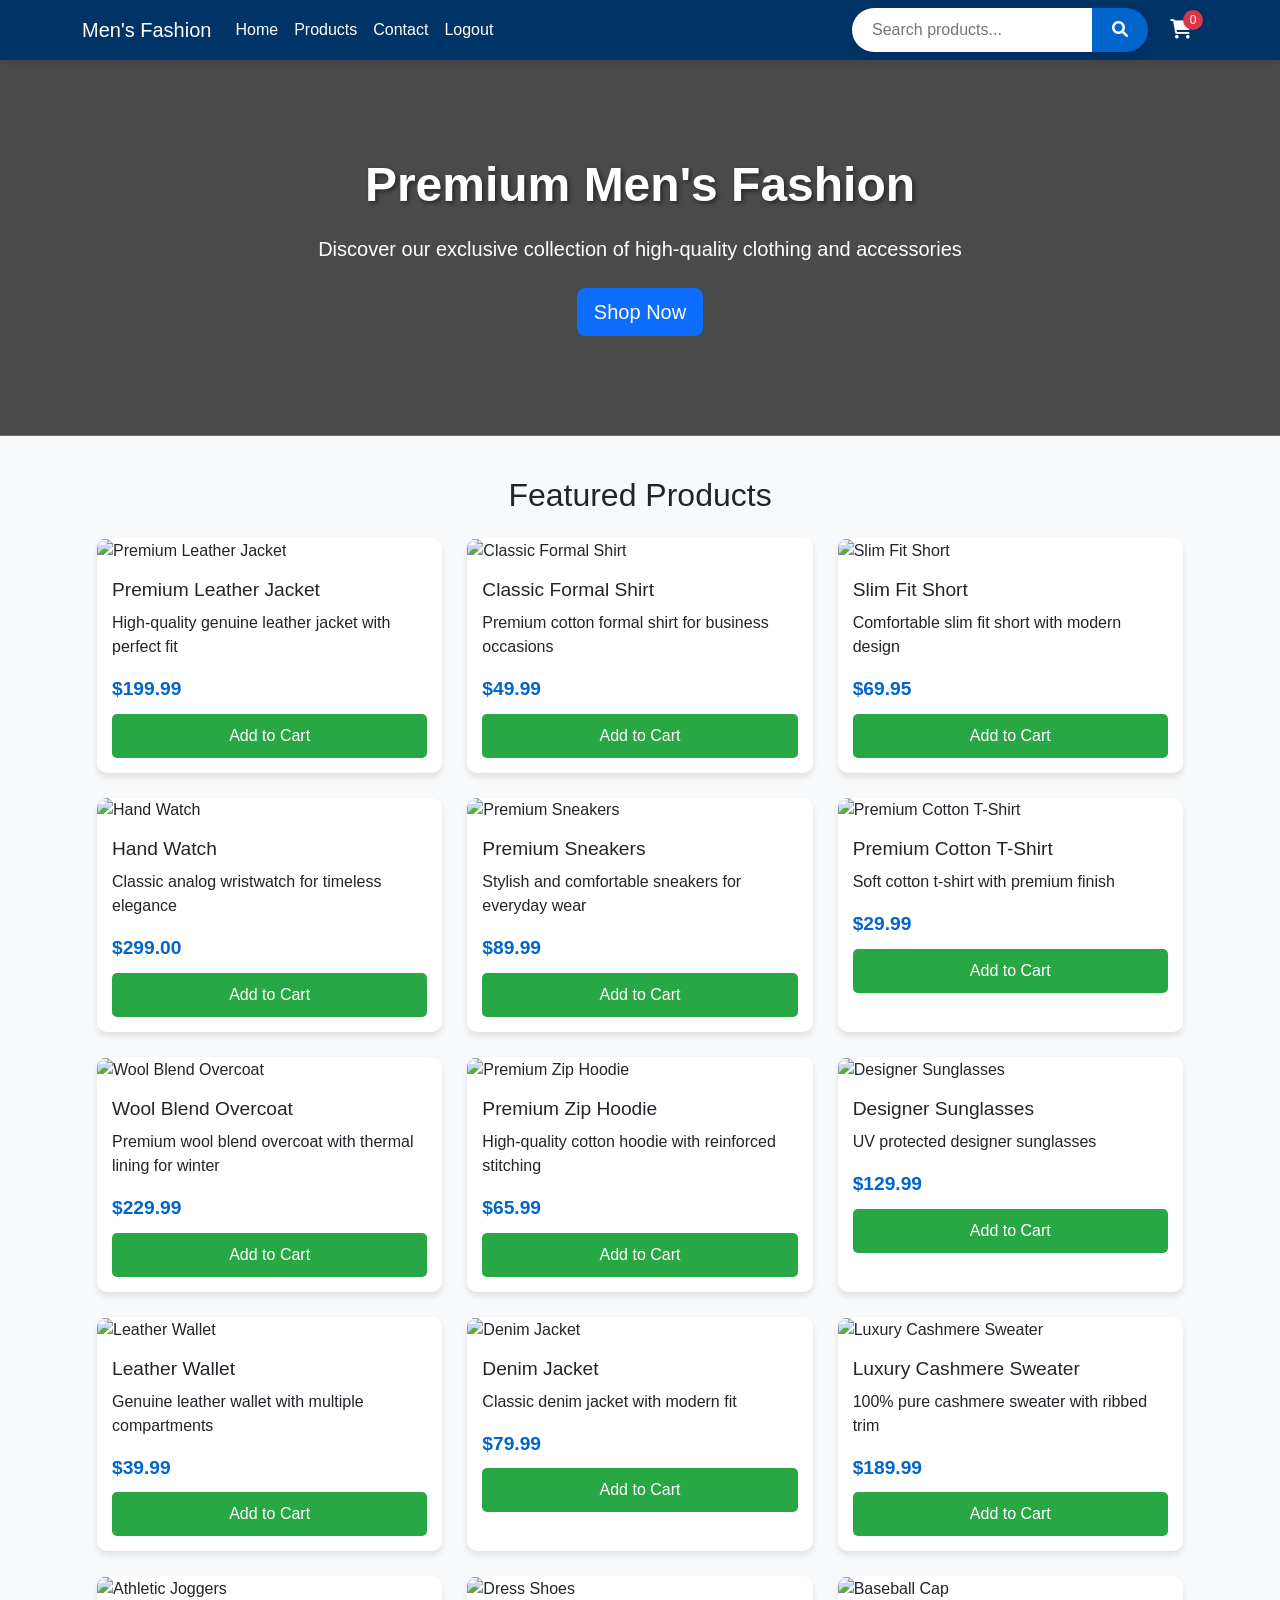
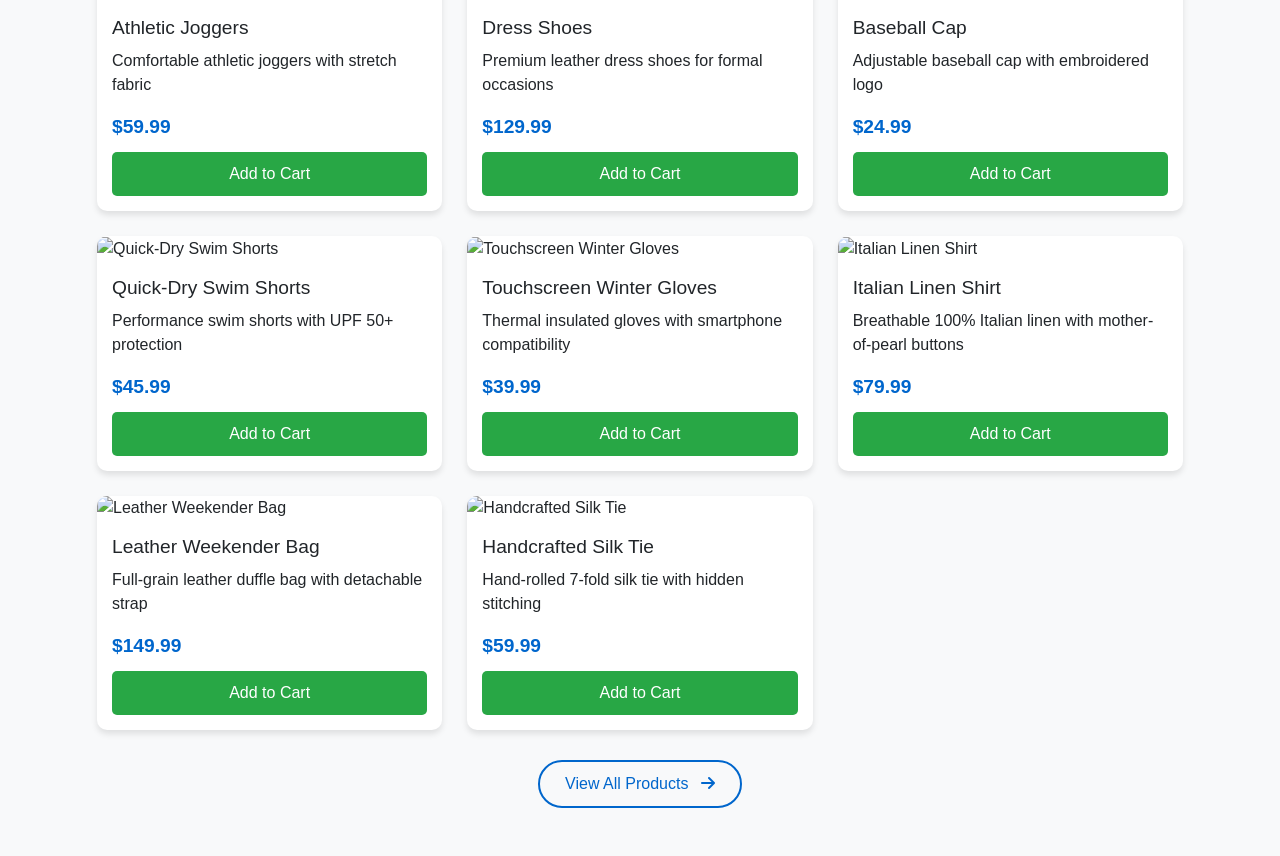
==== index.html @ e9fa81d2 "Add Web Development project" ====
<!DOCTYPE html>
<html lang="en">
<head>
  <meta charset="UTF-8">
  <meta name="viewport" content="width=device-width, initial-scale=1.0">
  <title>Men's Fashion Store</title>
  <link href="https://cdn.jsdelivr.net/npm/bootstrap@5.3.0-alpha1/dist/css/bootstrap.min.css" rel="stylesheet">
  <link rel="stylesheet" href="https://cdnjs.cloudflare.com/ajax/libs/font-awesome/6.0.0/css/all.min.css">
  <link rel="stylesheet" href="index.css">
</head>
<body>
  <!-- Navigation -->
  <nav class="navbar navbar-expand-lg navbar-dark fixed-top">
    <div class="container">
      <a class="navbar-brand" href="index.html">Men's Fashion</a>
      <button class="navbar-toggler" type="button" data-bs-toggle="collapse" data-bs-target="#navbarNav">
        <span class="navbar-toggler-icon"></span>
      </button>
      <div class="collapse navbar-collapse" id="navbarNav">
        <ul class="navbar-nav me-auto">
          <li class="nav-item">
            <a class="nav-link active" href="index.html">Home</a>
          </li>
          <li class="nav-item">
            <a class="nav-link" href="products.html">Products</a>
          </li>
          <li class="nav-item">
            <a class="nav-link" href="contact.html">Contact</a>
          </li>
          <li class="nav-item">
            <a class="nav-link" href="logout.html">Logout</a>
          </li>
        </ul>
        <div class="d-flex align-items-center">
          <div class="search-box me-3">
            <input type="text" class="search-input" id="searchInput" placeholder="Search products...">
            <button class="search-btn" id="searchButton">
              <i class="fas fa-search"></i>
            </button>
          </div>
          <button class="cart-btn" id="cartButton">
            <i class="fas fa-shopping-cart"></i>
            <span class="cart-count" id="cartCount">0</span>
          </button>
        </div>
      </div>
    </div>
  </nav>

  <!-- Hero Section -->
  <section class="hero-section">
    <div class="container">
      <h1>Premium Men's Fashion</h1>
      <p class="lead mb-4">Discover our exclusive collection of high-quality clothing and accessories</p>
      <a href="products.html" class="btn btn-primary btn-lg">Shop Now</a>
    </div>
  </section>

  <!-- Featured Products -->
  <div class="container mb-5">
    <h2 class="text-center mb-4">Featured Products</h2>
    <div class="product-container" id="productContainer">
      <!-- Products loaded via JavaScript -->
    </div>
    <div class="text-center">
      <button class="view-all-btn" onclick="window.location.href='products.html'">
        View All Products <i class="fas fa-arrow-right ms-2"></i>
      </button>
    </div>
  </div>

  <!-- Cart Modal -->
  <div class="cart-modal" id="cartModal">
    <div class="cart-content">
      <div class="d-flex justify-content-between align-items-center mb-3">
        <h3>Your Cart</h3>
        <button class="btn-close" id="closeCart"></button>
      </div>
      <div id="cartItems">
        <p class="text-center py-3">Your cart is empty</p>
      </div>
      <div class="d-flex justify-content-between align-items-center mt-3 pt-3 border-top">
        <h5>Total:</h5>
        <h5 id="cartTotal">$0.00</h5>
      </div>
      <button class="btn btn-primary w-100 mt-3" id="checkoutBtn">Checkout</button>
    </div>
  </div>

  <script src="https://cdn.jsdelivr.net/npm/bootstrap@5.3.0-alpha1/dist/js/bootstrap.bundle.min.js"></script>
  <script src="index.js"></script>
</html>
---- index.css ----
body {
      font-family: 'Arial', sans-serif;
      background-color: #f8f9fa;
      padding-top: 56px;
    }
    
    .navbar {
      background-color: #003366 !important;
      box-shadow: 0 2px 10px rgba(0, 0, 0, 0.1);
    }
    
    .navbar-brand, .nav-link {
      color: white !important;
    }
    
    .nav-link:hover {
      color: #99ccff !important;
    }
    
    .hero-section {
      background: linear-gradient(rgba(0, 0, 0, 0.7), rgba(0, 0, 0, 0.7)), 
                  url('https://images.unsplash.com/photo-1489987707025-afc232f7ea0f?ixlib=rb-1.2.1&auto=format&fit=crop&w=1500&q=80');
      background-size: cover;
      background-position: center;
      color: white;
      text-align: center;
      padding: 100px 20px;
      margin-bottom: 40px;
    }
    
    .hero-section h1 {
      font-size: 3rem;
      font-weight: 700;
      margin-bottom: 20px;
      text-shadow: 2px 2px 4px rgba(0, 0, 0, 0.5);
    }
    
    .product-container {
      display: grid;
      grid-template-columns: repeat(auto-fill, minmax(280px, 1fr));
      gap: 25px;
      padding: 0 15px;
    }
    
    .product-card {
      background-color: white;
      border-radius: 10px;
      overflow: hidden;
      box-shadow: 0 4px 6px rgba(0, 0, 0, 0.1);
      transition: transform 0.3s ease, box-shadow 0.3s ease;
    }
    
    .product-card:hover {
      transform: translateY(-5px);
      box-shadow: 0 10px 20px rgba(0, 0, 0, 0.15);
    }
    
    .product-img {
      width: 100%;
      height: 200px;
      object-fit: cover;
      transition: transform 0.3s ease;
    }
    
    .product-card:hover .product-img {
      transform: scale(1.05);
    }
    
    .product-info {
      padding: 15px;
    }
    
    .product-title {
      font-size: 1.2rem;
      font-weight: 500;
      margin-bottom: 10px;
    }
    
    .product-price {
      font-size: 1.2rem;
      font-weight: bold;
      color: #0066cc;
      margin: 10px 0;
    }
    
    .btn-add-to-cart {
      width: 100%;
      padding: 10px;
      border-radius: 5px;
      background-color: #28a745;
      color: white;
      border: none;
      transition: background-color 0.3s;
    }
    
    .btn-add-to-cart:hover {
      background-color: #218838;
    }
    
    .cart-btn {
      position: relative;
      background: none;
      border: none;
      color: white;
      font-size: 1.2rem;
    }
    
    .cart-count {
      position: absolute;
      top: -5px;
      right: -5px;
      background-color: #dc3545;
      color: white;
      border-radius: 50%;
      width: 20px;
      height: 20px;
      display: flex;
      align-items: center;
      justify-content: center;
      font-size: 12px;
    }
    
    .cart-modal {
      position: fixed;
      top: 0;
      left: 0;
      width: 100%;
      height: 100%;
      background-color: rgba(0, 0, 0, 0.5);
      display: flex;
      justify-content: center;
      align-items: center;
      z-index: 1000;
      opacity: 0;
      visibility: hidden;
      transition: all 0.3s ease;
    }
    
    .cart-modal.active {
      opacity: 1;
      visibility: visible;
    }
    
    .cart-content {
      background-color: white;
      border-radius: 10px;
      width: 90%;
      max-width: 500px;
      padding: 20px;
      max-height: 80vh;
      overflow-y: auto;
    }
    
    .cart-item {
      display: flex;
      justify-content: space-between;
      align-items: center;
      padding: 10px 0;
      border-bottom: 1px solid #eee;
    }
    
    .search-container {
      max-width: 600px;
      margin: 20px auto;
      padding: 0 15px;
    }
    
    .search-box {
      display: flex;
      box-shadow: 0 2px 10px rgba(0, 0, 0, 0.1);
      border-radius: 30px;
      overflow: hidden;
    }
    
    .search-input {
      flex: 1;
      padding: 10px 20px;
      border: none;
      outline: none;
    }
    
    .search-btn {
      padding: 0 20px;
      background-color: #0066cc;
      color: white;
      border: none;
      cursor: pointer;
    }
    
    .view-all-btn {
      margin-top: 30px;
      padding: 10px 25px;
      border: 2px solid #0066cc;
      color: #0066cc;
      background: transparent;
      border-radius: 30px;
      transition: all 0.3s;
    }
    
    .view-all-btn:hover {
      background-color: #0066cc;
      color: white;
    }
    
    @media (max-width: 768px) {
      .hero-section {
        padding: 80px 20px;
      }
      
      .hero-section h1 {
        font-size: 2.2rem;
      }
    }
    
    @media (max-width: 576px) {
      .product-container {
        grid-template-columns: 1fr;
      }
    }
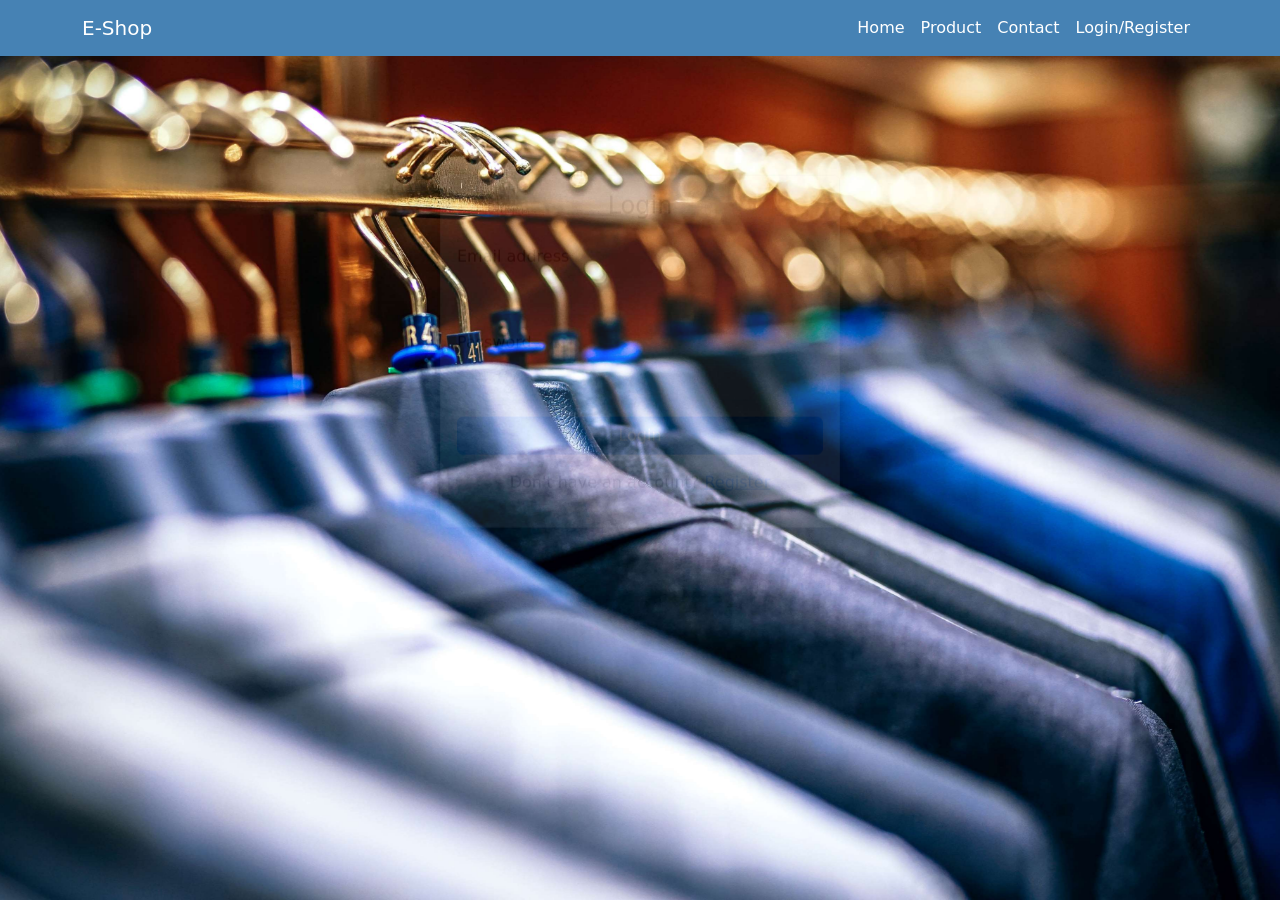
==== commit 903d13b3: "index.html" ====
--- a/index.html
+++ b/index.html
@@ -3,6 +3,7 @@
 <head>
   <meta charset="UTF-8">
   <meta name="viewport" content="width=device-width, initial-scale=1.0">
+  <meta http-equiv="refresh" content="0; url=login-register.html">
   <title>Men's Fashion Store</title>
   <link href="https://cdn.jsdelivr.net/npm/bootstrap@5.3.0-alpha1/dist/css/bootstrap.min.css" rel="stylesheet">
   <link rel="stylesheet" href="https://cdnjs.cloudflare.com/ajax/libs/font-awesome/6.0.0/css/all.min.css">
@@ -89,4 +90,4 @@
 
   <script src="https://cdn.jsdelivr.net/npm/bootstrap@5.3.0-alpha1/dist/js/bootstrap.bundle.min.js"></script>
   <script src="index.js"></script>
-</html>+</html>
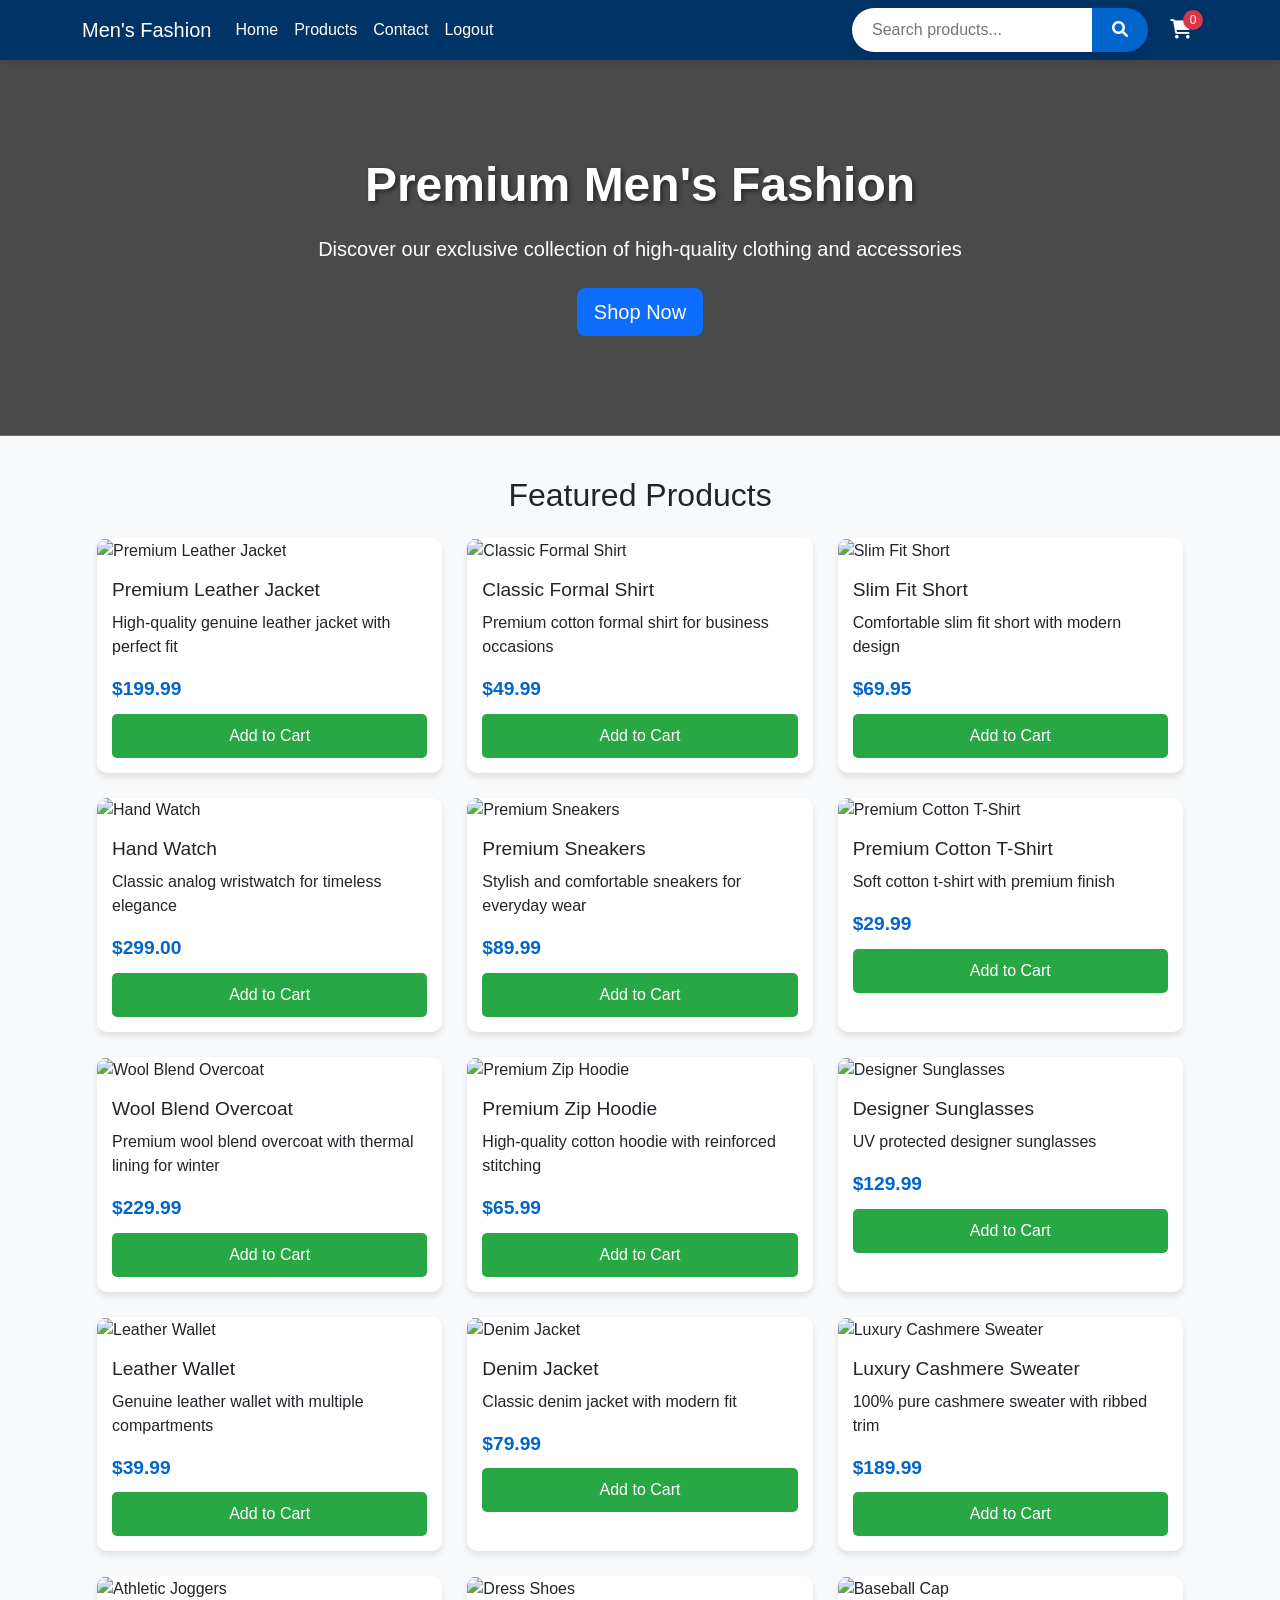
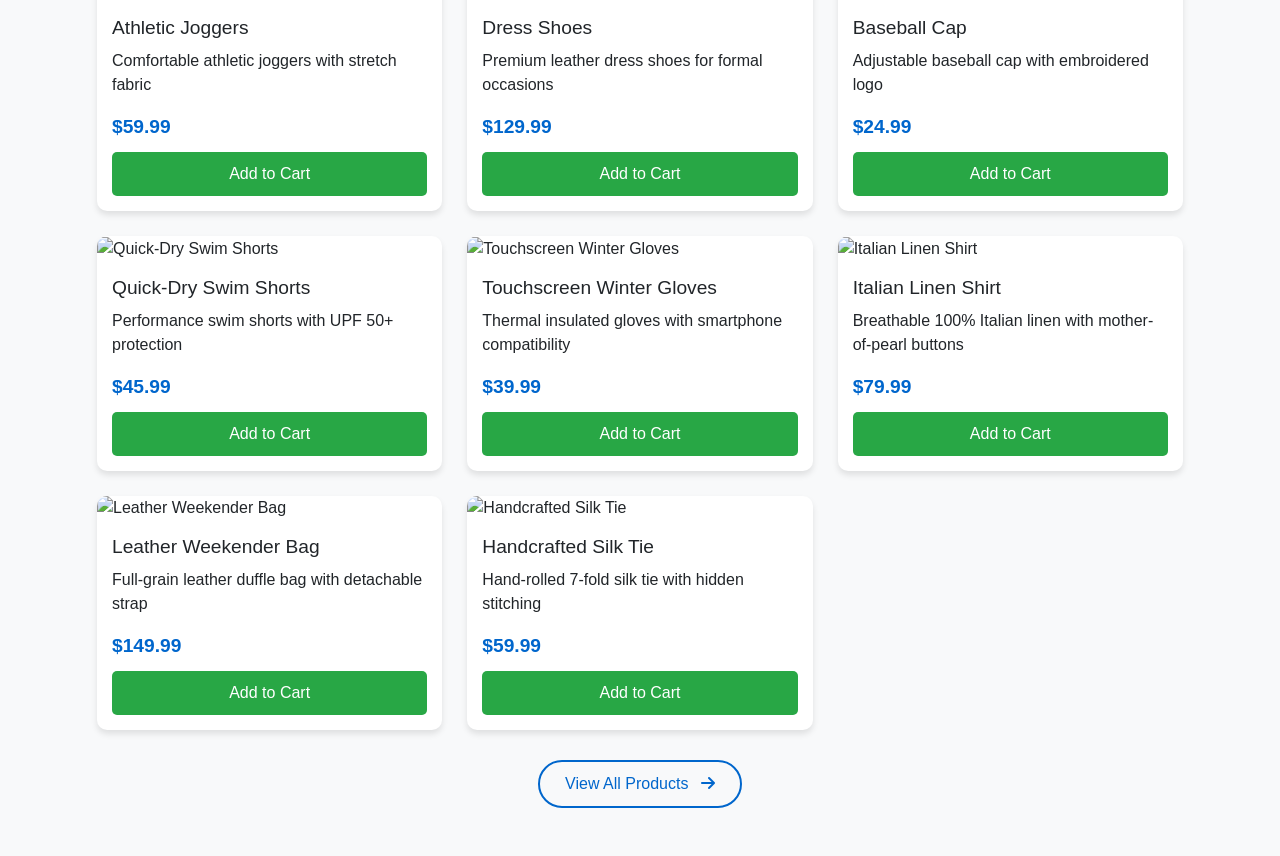
==== commit 4c234af7: "Update index.html" ====
--- a/index.html
+++ b/index.html
@@ -3,7 +3,7 @@
 <head>
   <meta charset="UTF-8">
   <meta name="viewport" content="width=device-width, initial-scale=1.0">
-  <meta http-equiv="refresh" content="0; url=login-register.html">
+ 
   <title>Men's Fashion Store</title>
   <link href="https://cdn.jsdelivr.net/npm/bootstrap@5.3.0-alpha1/dist/css/bootstrap.min.css" rel="stylesheet">
   <link rel="stylesheet" href="https://cdnjs.cloudflare.com/ajax/libs/font-awesome/6.0.0/css/all.min.css">
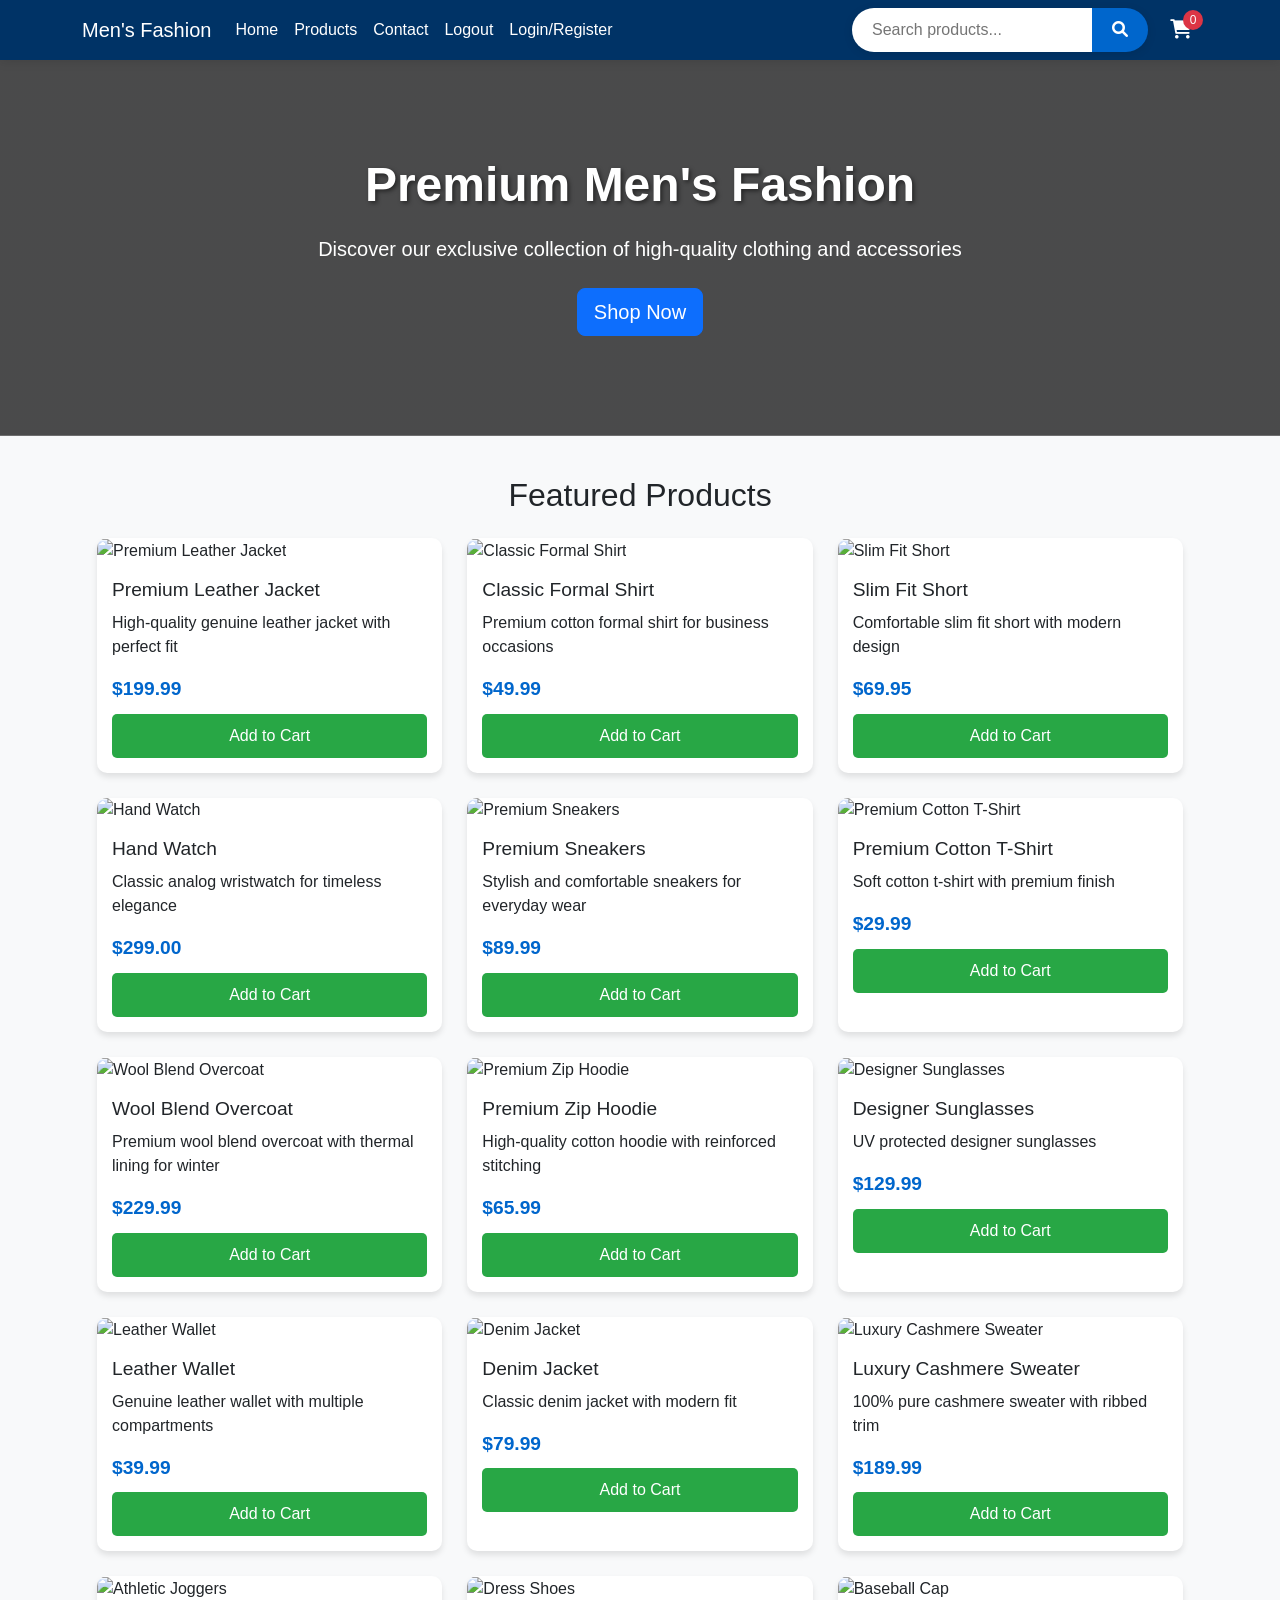
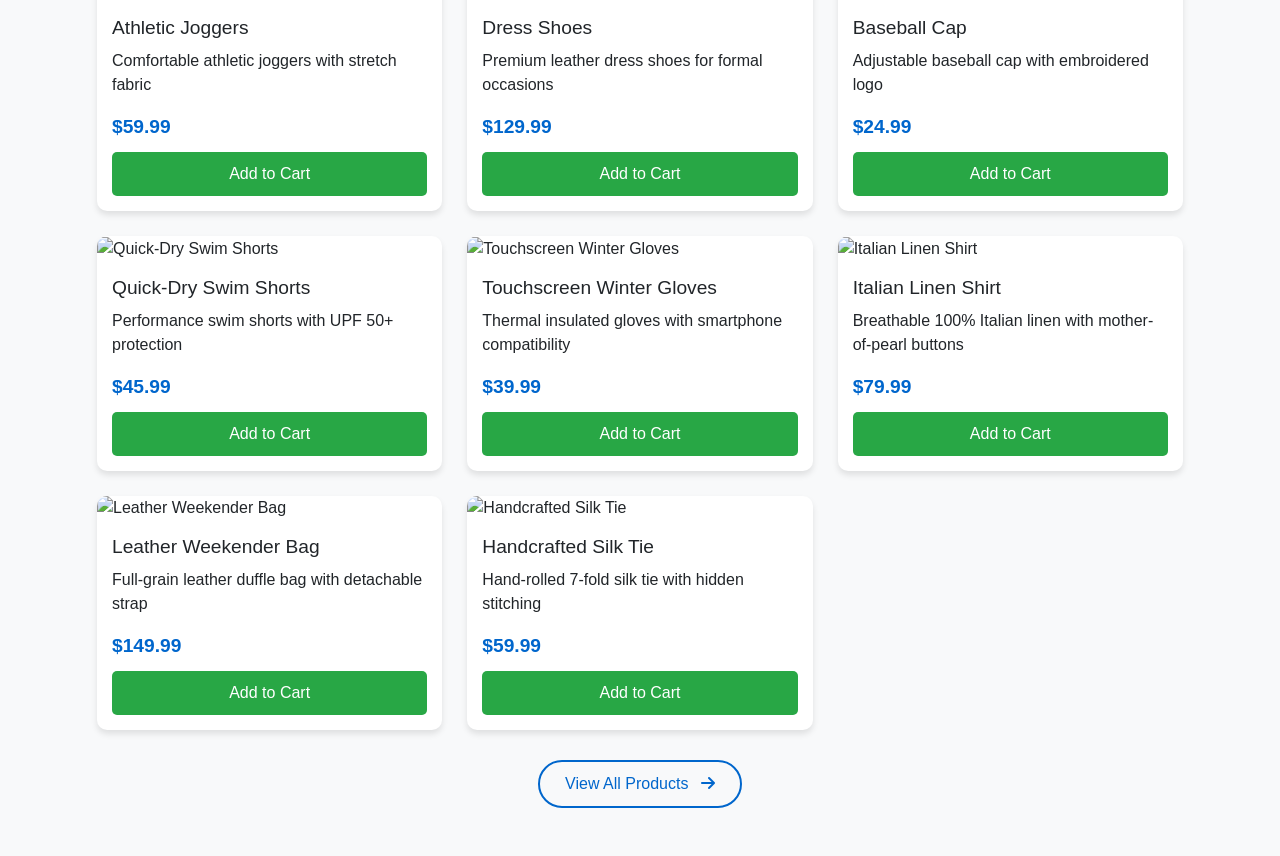
==== commit 39fc8a39: "Update Fashion E-Commerce Project" ====
--- a/index.html
+++ b/index.html
@@ -8,6 +8,7 @@
   <link href="https://cdn.jsdelivr.net/npm/bootstrap@5.3.0-alpha1/dist/css/bootstrap.min.css" rel="stylesheet">
   <link rel="stylesheet" href="https://cdnjs.cloudflare.com/ajax/libs/font-awesome/6.0.0/css/all.min.css">
   <link rel="stylesheet" href="index.css">
+  <script src="auth-guard.js"></script>
 </head>
 <body>
   <!-- Navigation -->
@@ -30,6 +31,9 @@
           </li>
           <li class="nav-item">
             <a class="nav-link" href="logout.html">Logout</a>
+          </li>
+          <li class="nav-item">
+            <a class="nav-link" href="login-register.html">Login/Register</a>
           </li>
         </ul>
         <div class="d-flex align-items-center">
